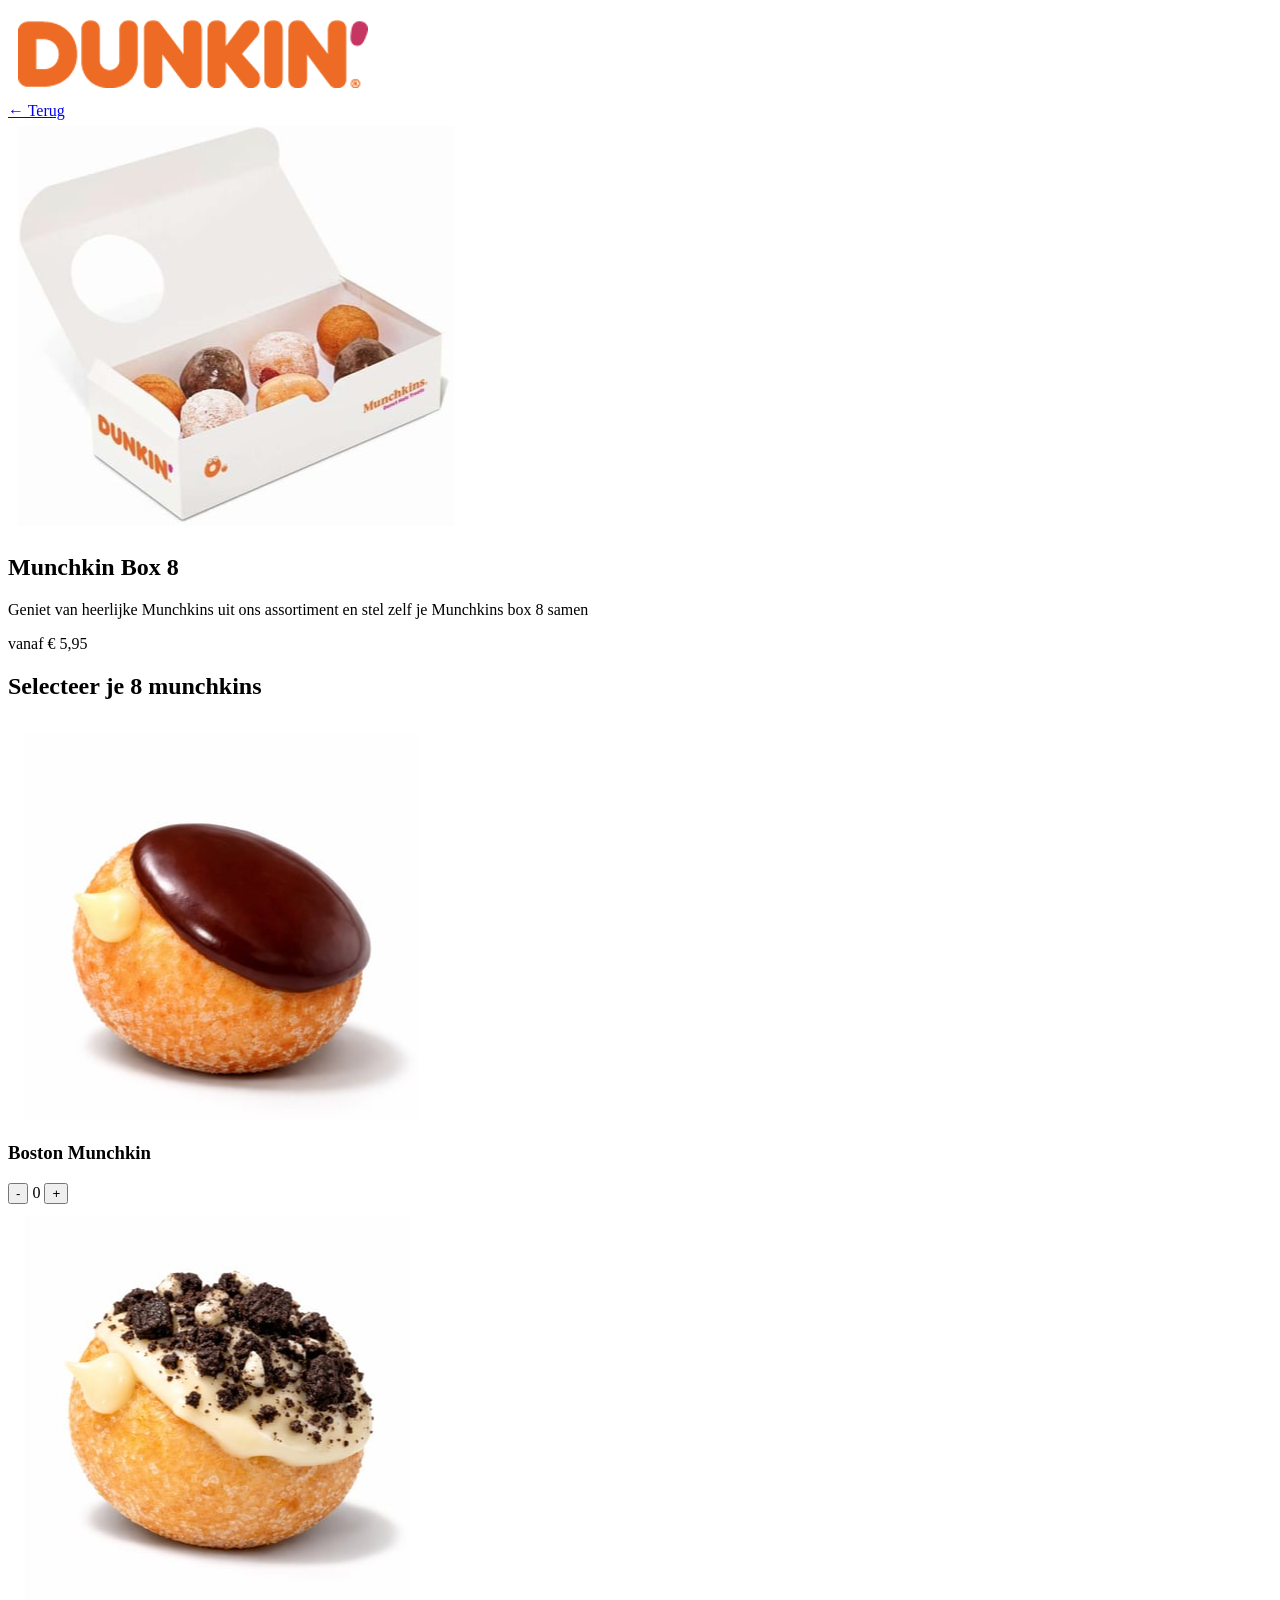
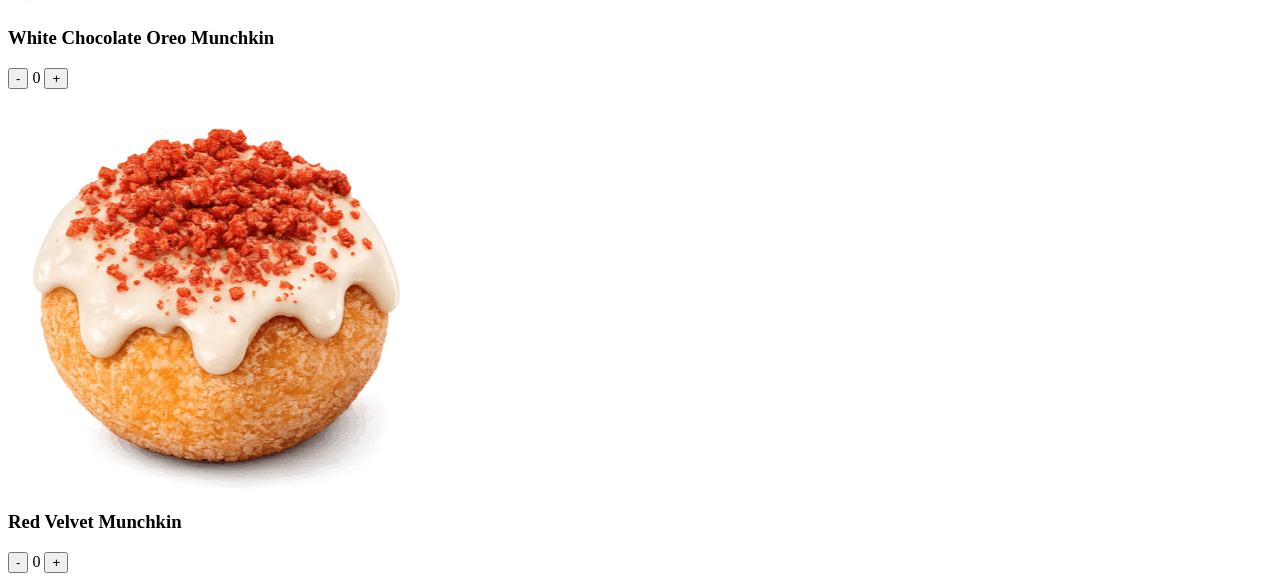
==== detail.html @ 0f5c2d99 "Add files via upload" ====
<!DOCTYPE html>
<html lang="nl">

<head>
    <meta charset="UTF-8">
    <meta name="author" content="jouw naam">
    <meta name="viewport" content="width=device-width, initial-scale=1">

    <title>Munchkin Box 8 - Dunkin'</title>

    <link href="styles/style.css" rel="stylesheet">
</head>

<body>

    <header class="site-header">
        <a href="index.html" class="logo">
            <img src="images/dunkin-logo.png" alt="Dunkin' homepage">
        </a>
    </header>

    <main>

        <a href="index.html">← Terug</a>

        <section class="product-header">
            <img src="images/munchkin-box-8.png" alt="Munchkin Box 8">
            <h1>Munchkin Box 8</h1>
            <p>Geniet van heerlijke Munchkins uit ons assortiment en stel zelf je Munchkins box 8 samen</p>
            <p>vanaf € 5,95</p>
        </section>

        <section class="product-picker">
            <h2>Selecteer je 8 munchkins</h2>

            <div class="munchkin-item">
                <img src="images/boston-munchkin.png" alt="Boston Munchkin">
                <h3>Boston Munchkin</h3>
                <button>-</button>
                <span>0</span>
                <button>+</button>
            </div>

            <div class="munchkin-item">
                <img src="images/white-chocolate-oreo-munchkin.png" alt="White Chocolate Oreo Munchkin">
                <h3>White Chocolate Oreo Munchkin</h3>
                <button>-</button>
                <span>0</span>
                <button>+</button>
            </div>

            <div class="munchkin-item">
                <img src="images/red-velvet-munchkin.png" alt="Red Velvet Munchkin">
                <h3>Red Velvet Munchkin</h3>
                <button>-</button>
                <span>0</span>
                <button>+</button>
            </div>

        </section>

    </main>

    <!-- TODO: toegankelijkheid nog verbeteren (aria-labels, skip-link, semantische stepper-groep, etc.) -->
    <!-- TODO: afreken-balk onderaan nog toevoegen -->

</body>

</html>
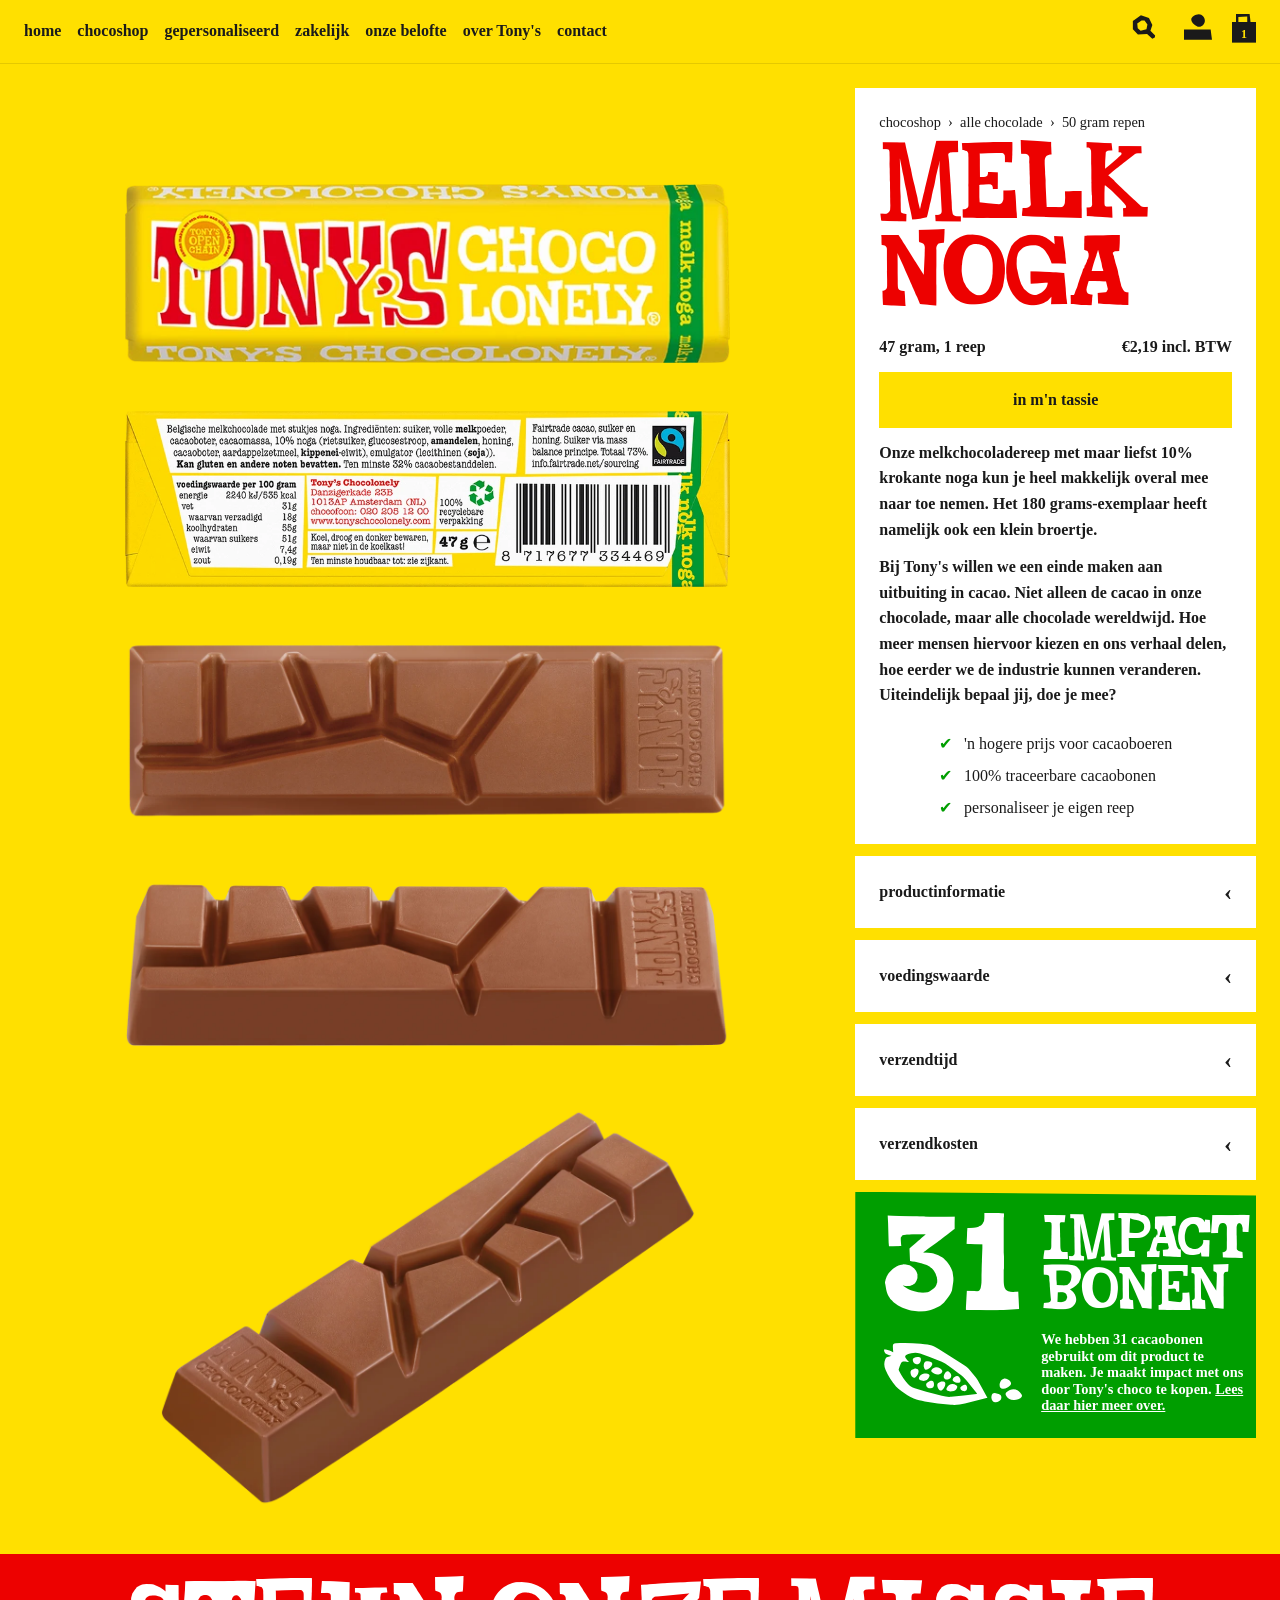
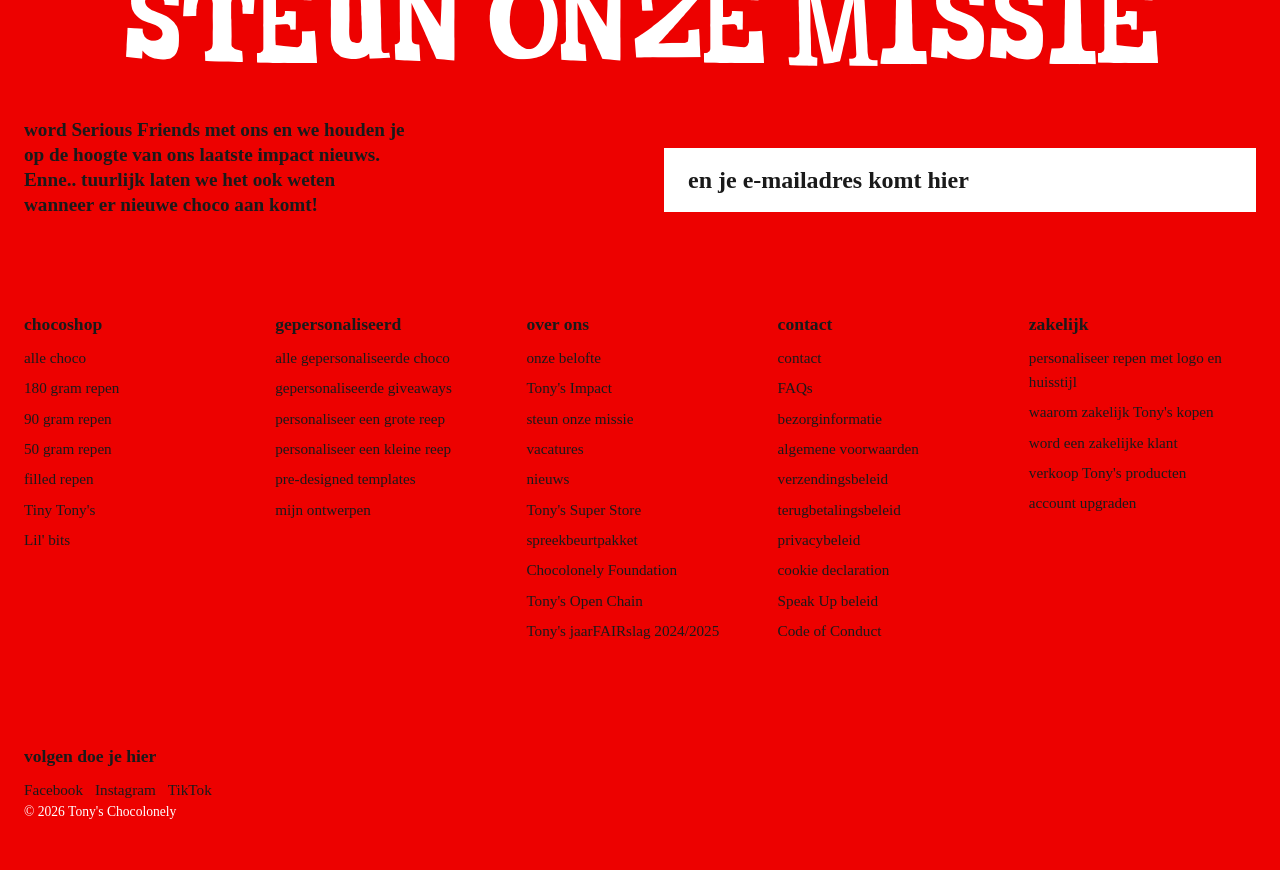
==== commit bdb24a5b: "Add files via upload" ====
--- a/detail.html
+++ b/detail.html
@@ -3,67 +3,367 @@
 
 <head>
     <meta charset="UTF-8">
-    <meta name="author" content="jouw naam">
+    <meta name="author" content="Abdenour Elfaddali">
     <meta name="viewport" content="width=device-width, initial-scale=1">
 
-    <title>Munchkin Box 8 - Dunkin'</title>
+    <title>melk noga - Tony's Chocolonely</title>
 
     <link href="styles/style.css" rel="stylesheet">
 </head>
 
 <body>
 
-    <header class="site-header">
-        <a href="index.html" class="logo">
-            <img src="images/dunkin-logo.png" alt="Dunkin' homepage">
-        </a>
+    <a href="#main">Ga naar hoofdinhoud</a>
+
+<header>
+<button type="button" class="menu-toggle" aria-label="menu" aria-expanded="false" aria-controls="hoofdmenu">
+    <svg viewBox="0 0 24 24" fill="currentColor" aria-hidden="true" focusable="false">
+        <path d="M22.5712 4H0.857422V7.42849L22.5712 7.9999V4Z"></path>
+        <path d="M0.857422 20L1.42884 14.8573H22.5712L23.1426 19.4286L0.857422 20Z"></path>
+    </svg>
+    <svg viewBox="0 0 24 24" aria-hidden="true" focusable="false">
+        <path d="M4 4L20 20M20 4L4 20" stroke="currentColor" stroke-width="3" fill="none"></path>
+    </svg>
+</button>
+
+    
+        <!-- <a href="index.html" class="logo">Tony's Chocolonely</a> -->
+
+        <nav aria-label="Hoofdmenu" id="hoofdmenu">
+            <ul>
+                <li><a href="index.html">home</a></li>
+                <li><a href="#">chocoshop</a></li>
+                <li><a href="#">gepersonaliseerd</a></li>
+                <li><a href="#">zakelijk</a></li>
+                <li><a href="#">onze belofte</a></li>
+                <li><a href="#">over Tony's</a></li>
+                <li><a href="#">contact</a></li>
+            </ul>
+        </nav>
+
+        <div>
+            <button type="button" aria-label="Zoeken">
+    <svg viewBox="0 0 24 24" fill="currentColor" xmlns="http://www.w3.org/2000/svg" aria-hidden="true" focusable="false">
+        <path fill-rule="evenodd" clip-rule="evenodd" d="M14.6401 17.9542L19.142 22L21.2408 20.9816L21.5454 19.3183L17.5173 15.2046L19.142 10.1808L16.2649 4.20643L9.35974 2L2.4545 6.92203V13.8808L6.78695 18.4294L14.6401 17.9542ZM9.94552 6.48983L6.20625 8.98267L6.62172 13.1374L9.11457 15.2148L14.1003 13.9684L14.9312 9.81362L12.4384 6.48983H9.94552Z"></path>
+    </svg>
+</button>
+            <a href="#" aria-label="Account">
+                <svg viewBox="0 0 24 24" fill="currentColor" xmlns="http://www.w3.org/2000/svg" aria-hidden="true"
+                    focusable="false">
+                    <path d="M22.8389 14.2244C23.2432 17.2899 23.606 20.0148 24 22.9565H0V14.2244H22.8389Z"></path>
+                    <path
+                        d="M12.7516 1.04352C15.53 1.0332 17.9248 3.64459 17.8834 6.62757C17.8419 9.43508 15.5922 11.8504 13.0004 11.8607C10.0976 11.8607 6.27214 8.33065 6.2203 5.5954C6.17883 3.38655 9.51706 1.05384 12.7516 1.04352Z">
+                    </path>
+                </svg>
+            </a>
+            <a href="#" aria-label="Winkelwagen, 1 product">
+                <span>
+                    <svg viewBox="15 4.5 8.5 6.5" aria-hidden="true" focusable="false">
+                        <path fill="currentColor"
+                            d="M22.9,10.5c-0.1-1-0.2-1.9-0.3-2.9c-0.1-0.8-0.2-1.7-0.3-2.6h-7.7v5.6 M16.2,10.4V6.7 c1.5-0.1,3.1-0.2,4.8-0.3v4H16.2z">
+                        </path>
+                    </svg>
+                    <svg aria-hidden="true" focusable="false">
+                        <defs>
+                            <mask id="tas-mask" x="0" y="0" width="100%" height="100%">
+                                <rect fill="white" x="0" y="0" width="100%" height="100%"></rect>
+                                <text text-anchor="middle" x="50%" y="0" dy="77%">1</text>
+                            </mask>
+                        </defs>
+                        <rect mask="url(#tas-mask)" x="0" y="0" width="100%" height="100%" fill="currentColor"></rect>
+                    </svg>
+                </span>
+            </a>
+        </div>
     </header>
 
-    <main>
-
-        <a href="index.html">← Terug</a>
-
-        <section class="product-header">
-            <img src="images/munchkin-box-8.png" alt="Munchkin Box 8">
-            <h1>Munchkin Box 8</h1>
-            <p>Geniet van heerlijke Munchkins uit ons assortiment en stel zelf je Munchkins box 8 samen</p>
-            <p>vanaf € 5,95</p>
+    <main id="main">
+
+        <!-- section: product -->
+        <section class="product-detail" aria-labelledby="product-title">
+
+            <div>
+                <img src="images/melk-noga-voor.png" alt="Melk noga chocoladereep, voorkant verpakking">
+                <img src="images/melk-noga-achter.png"
+                    alt="Melk noga chocoladereep, achterkant verpakking met voedingswaarde-informatie">
+                <img src="images/melk-noga-onverpakt-1.png"
+                    alt="Melk noga chocoladereep, onverpakt getoond, bovenaanzicht">
+                <img src="images/melk-noga-onverpakt-2.png"
+                    alt="Melk noga chocoladereep, onverpakt getoond, andere hoek">
+                <img src="images/melk-noga-onverpakt-3.png"
+                    alt="Melk noga chocoladereep, onverpakt getoond, schuine hoek">
+            </div>
+
+            <div>
+                <div>
+                    <!-- broodkruimelpad: eigen nav, apart van het hoofdmenu hierboven -->
+                    <nav aria-label="Broodkruimelpad">
+                        <ul>
+                            <li><a href="#">chocoshop</a></li>
+                            <li><a href="#">alle chocolade</a></li>
+                            <li><a href="#">50 gram repen</a></li>
+                        </ul>
+                    </nav>
+                    <h1 id="product-title">melk noga</h1>
+                    <div>
+                        <p>47 gram, 1 reep</p>
+                        <p>€2,19 incl. BTW</p>
+                    </div>
+
+                    <button type="button" class="btn-primary">in m'n tassie</button>
+
+                    <p>Onze melkchocoladereep met maar liefst 10% krokante noga kun je heel makkelijk overal mee naar
+                        toe nemen. Het 180 grams-exemplaar heeft namelijk ook een klein broertje.</p>
+
+                    <p>Bij Tony's willen we een einde maken aan uitbuiting in cacao. Niet alleen de cacao in onze
+                        chocolade, maar alle chocolade wereldwijd. Hoe meer mensen hiervoor kiezen en ons verhaal delen,
+                        hoe eerder we de industrie kunnen veranderen. Uiteindelijk bepaal jij, doe je mee?</p>
+
+                    <ul>
+                        <li>'n hogere prijs voor cacaoboeren</li>
+                        <li>100% traceerbare cacaobonen</li>
+                        <li>personaliseer je eigen reep</li>
+                    </ul>
+                </div>
+                <!-- section: uitklapbare productdetails -->
+                <section class="product-accordion" aria-labelledby="accordion-title">
+                    <h2 id="accordion-title" class="visually-hidden">Productdetails</h2>
+
+                    <details>
+                        <summary>productinformatie</summary>
+                        <p>Melkchocolade met stukjes noga.</p>
+                        <p>EAN code 8717677334469</p>
+
+                        <h3>Ingrediënten:</h3>
+                        <p>Suiker, volle melkpoeder, cacaoboter, cacaomassa, 10% noga (rietsuiker, glucosestroop,
+                            amandelen, aardappelzetmeel, cacaoboter, honing, eiwit), emulgator (lecithinen (soja)). Kan
+                            gluten en andere noten bevatten.</p>
+                    </details>
+
+                    <details>
+                        <summary>voedingswaarde</summary>
+                        <p>voedingswaarde per 100 gram</p>
+
+                        <table>
+                            <caption class="visually-hidden">Voedingswaarde per 100 gram</caption>
+                            <tbody>
+                                <tr>
+                                    <th scope="row">energie</th>
+                                    <td>2230 kJ / 533 kcal</td>
+                                </tr>
+                                <tr>
+                                    <th scope="row">vet</th>
+                                    <td>31 gram</td>
+                                </tr>
+                                <tr>
+                                    <th scope="row">waarvan verzadigd vet</th>
+                                    <td>18 gram</td>
+                                </tr>
+                                <tr>
+                                    <th scope="row">koolhydraten</th>
+                                    <td>55 gram</td>
+                                </tr>
+                                <tr>
+                                    <th scope="row">waarvan suiker</th>
+                                    <td>52 gram</td>
+                                </tr>
+                                <tr>
+                                    <th scope="row">eiwitten</th>
+                                    <td>7.3 gram</td>
+                                </tr>
+                                <tr>
+                                    <th scope="row">zout</th>
+                                    <td>0.19 gram</td>
+                                </tr>
+                            </tbody>
+                        </table>
+
+                        <h3>Fairtrade statement</h3>
+                        <p>Fairtrade cacao, suiker en honing. Suiker via mass balance principe. Totaal 73%.</p>
+
+                        <h3>opslagadvies</h3>
+                        <p>Koel, droog en donker bewaren, maar niet in de koelkast.</p>
+                    </details>
+
+                    <details>
+                        <summary>verzendtijd</summary>
+                        <ul>
+                            <li>Bezorging alleen binnen Nederland.</li>
+                            <li>Tot 10 producten: op werkdagen vóór 21:00 uur besteld, dezelfde werkdag verzonden.</li>
+                            <li>Meer dan 10 producten: op werkdagen vóór 21:00 uur besteld, 2e werkdag verzonden.</li>
+                        </ul>
+                    </details>
+
+                    <details>
+                        <summary>verzendkosten</summary>
+                        <ul>
+                            <li>Voor bestellingen tot €50,00 = €4,99</li>
+                            <li>Bij bestellingen boven de €50,00 = gratis verzending</li>
+                        </ul>
+                    </details>
+                </section>
+                <!-- section: impact -->
+                <section class="impact" aria-labelledby="impact-title">
+                    <div>
+                        <div>
+                            <p aria-hidden="true">31</p>
+                            <svg viewBox="0 0 24 11" xmlns="http://www.w3.org/2000/svg"
+                                fill="currentColor" aria-hidden="true" focusable="false">
+                                <g clip-path="url(#boon-clip)">
+                                    <path
+                                        d="M17.8267 9.01135C17.8004 8.95902 17.782 8.91975 17.7611 8.88144C17.25 7.95154 16.7419 7.01987 16.225 6.09312C16.1268 5.91664 16.0027 5.75265 15.8756 5.59517C15.5615 5.2051 15.231 4.82837 14.9212 4.43494C14.6047 4.03273 14.1947 3.75343 13.7708 3.48613C12.5597 2.72356 11.3623 1.93845 10.1382 1.19761C8.78662 0.3795 8.7316 0.325752 6.86532 0.135468C5.50199 -0.00332842 4.13336 -0.030445 2.76416 0.0401508C2.4097 0.0583188 2.29111 0.15503 2.28137 0.511664C2.27359 0.794857 2.31153 1.07955 2.32985 1.36334C2.3326 1.40824 2.33893 1.45278 2.34388 1.50146C2.33027 1.50286 2.31503 1.50952 2.30657 1.50456C1.94058 1.28087 1.52125 1.20513 1.12185 1.07633C1.03284 1.04757 0.92609 1.07566 0.827516 1.0774C0.840244 1.1814 0.833152 1.29326 0.869528 1.38791C0.964505 1.63577 1.13312 1.81086 1.39966 1.88516C1.61442 1.94473 1.82311 2.02643 2.0569 2.10591C1.82464 2.18405 1.61888 2.25946 1.40926 2.32179C1.21964 2.37806 1.11457 2.50472 1.03784 2.6824C0.787262 3.26416 0.831209 3.83246 1.07347 4.40517C1.49996 5.41372 2.07267 6.33037 2.79761 7.14322C3.06785 7.44633 3.40181 7.69663 3.72624 7.94572C4.34179 8.41853 4.98924 8.84216 5.70914 9.14211C6.29492 9.38587 6.91357 9.49726 7.53161 9.60981C8.95454 9.86893 10.3873 10.0502 11.8283 10.1671C12.6114 10.2307 13.3786 10.1523 14.1368 9.95967C15.3156 9.6601 16.4944 9.35946 17.6727 9.05886C17.7192 9.04679 17.765 9.03044 17.8274 9.01127L17.8267 9.01135ZM4.94531 3.13246C4.88663 3.07108 4.82598 3.01171 4.76963 2.94827C4.65895 2.82371 4.53845 2.70564 4.44397 2.56958C4.22028 2.24748 4.26259 2.06204 4.61793 1.91005C5.31229 1.61286 6.03924 1.47629 6.7686 1.73045C7.82385 2.09837 8.86633 2.5044 9.90776 2.9109C10.3545 3.08513 10.7959 3.27884 11.1868 3.57029C11.833 4.05199 12.4839 4.52737 13.1325 5.00553C13.6079 5.35609 14.07 5.72041 14.4404 6.19069C14.9876 6.88514 15.5426 7.57333 16.0935 8.26484C16.1146 8.29146 16.1298 8.32342 16.1546 8.36424C16.1082 8.3741 16.0752 8.38441 16.0416 8.38822C14.6544 8.54448 13.2671 8.70074 11.8792 8.85487C11.5741 8.88875 11.2714 8.87864 10.97 8.80647C10.547 8.70523 10.1195 8.62049 9.6968 8.5185C8.41416 8.2089 7.13855 7.87235 5.88322 7.46121C5.42713 7.31199 5.02706 7.09107 4.72625 6.70765C4.47571 6.38831 4.20486 6.0827 3.98145 5.74563C3.72816 5.36353 3.51377 4.95484 3.29101 4.55284C3.25204 4.4825 3.22183 4.37739 3.24513 4.30758C3.34941 3.99153 3.45907 3.67492 3.59694 3.37254C3.6981 3.15045 3.89821 3.04428 4.14904 3.06007C4.27865 3.06827 4.40871 3.07386 4.53829 3.08534C4.67517 3.09752 4.81153 3.11522 4.94799 3.13037L4.94567 3.13243L4.94531 3.13246Z" />
+                                    <path
+                                        d="M12.0048 7.9507C12.4556 7.90516 12.7561 7.67573 12.8611 7.30675C12.8998 7.17124 12.8727 7.06071 12.7577 6.98615C12.1386 6.58549 11.4921 6.71635 11.141 7.39771C11.0301 7.61315 11.0895 7.74223 11.3093 7.84465C11.5303 7.94767 11.7642 7.97504 12.0048 7.9507Z" />
+                                    <path
+                                        d="M7.50897 5.00055C7.20859 5.05616 6.92152 5.13591 6.74668 5.39836C6.41456 5.89667 6.57112 6.07409 7.01004 6.18608C7.59232 6.33473 7.9805 6.11779 8.25143 5.59406C8.40382 5.2993 8.30913 5.1148 7.98803 5.04829C7.83173 5.01587 7.66927 5.01543 7.50932 5.00051L7.50897 5.00055Z" />
+                                    <path
+                                        d="M9.37383 3.9867C9.14604 4.02685 8.88412 4.11204 8.69442 4.34212C8.55943 4.50537 8.55458 4.62867 8.706 4.76981C9.05923 5.09938 9.46947 5.25659 9.95334 5.12711C10.1495 5.07455 10.2983 4.94449 10.39 4.76747C10.4251 4.7001 10.4236 4.58583 10.3911 4.51484C10.2517 4.21104 9.75369 3.94443 9.37379 3.98634L9.37383 3.9867Z" />
+                                    <path
+                                        d="M7.35251 3.83711C7.38882 3.94889 7.4148 4.06938 7.46564 4.17822C7.55393 4.36738 7.71935 4.44331 7.91269 4.37026C8.27462 4.23327 8.55506 3.99205 8.72268 3.63706C8.82746 3.41496 8.75707 3.22761 8.54333 3.11036C8.31309 2.98387 8.06631 2.95455 7.81256 3.01339C7.5751 3.06874 7.42655 3.21954 7.38631 3.46452C7.36659 3.58388 7.36382 3.70623 7.35251 3.83711Z" />
+                                    <path
+                                        d="M9.59992 7.07602C9.63801 7.29803 9.72763 7.53588 9.92959 7.71519C10.0771 7.84616 10.2441 7.86327 10.3943 7.73598C10.6978 7.47928 10.8853 7.14885 10.9145 6.74576C10.9314 6.51301 10.8062 6.36663 10.5776 6.33035C10.2673 6.2813 9.9896 6.36447 9.75269 6.57134C9.61282 6.69356 9.57326 6.8277 9.59992 7.07602Z" />
+                                    <path
+                                        d="M5.89582 4.18961C5.73517 4.26404 5.56834 4.32744 5.41564 4.41599C5.2462 4.51428 5.17317 4.6821 5.18746 4.87631C5.20824 5.15584 5.31292 5.40307 5.5162 5.59901C5.66896 5.74621 5.83905 5.76118 6.00106 5.62539C6.29578 5.37869 6.47056 5.05504 6.50974 4.67133C6.53795 4.39697 6.38577 4.23769 6.11119 4.21596C6.04447 4.21079 5.97669 4.21665 5.90952 4.21772C5.90495 4.20835 5.90039 4.19898 5.89546 4.18964L5.89582 4.18961Z" />
+                                    <path
+                                        d="M5.55937 2.83877C5.60371 3.215 5.82413 3.40153 6.17447 3.49601C6.3965 3.55593 6.63126 3.41341 6.77528 3.1574C6.86877 2.99149 6.90672 2.81305 6.89319 2.62278C6.88299 2.47953 6.8107 2.38383 6.67672 2.34329C6.34349 2.24268 6.02574 2.29461 5.73362 2.47436C5.58623 2.56528 5.54708 2.72125 5.55937 2.83877Z" />
+                                    <path
+                                        d="M11.2996 6.00334C11.4792 5.94374 11.7206 5.88506 11.8317 5.64337C11.945 5.39781 11.8761 5.16147 11.7218 4.95577C11.6477 4.85698 11.5504 4.7715 11.451 4.69681C11.3182 4.59711 11.1782 4.61841 11.0563 4.72494C10.8107 4.9389 10.673 5.21465 10.6483 5.53821C10.6269 5.81843 10.9203 6.04009 11.2993 6.00338L11.2996 6.00334Z" />
+                                    <path
+                                        d="M9.04687 6.69153C9.00101 6.24696 8.79249 6.10986 8.37909 6.27072C8.23501 6.32669 8.09975 6.41236 7.97211 6.50198C7.80497 6.61934 7.7184 6.78564 7.77372 6.99567C7.83241 7.21739 7.97564 7.36337 8.19579 7.42968C8.21295 7.43484 8.23114 7.43589 8.24884 7.43918C8.79048 7.54026 9.10361 7.24685 9.04651 6.69157L9.04687 6.69153Z" />
+                                    <path
+                                        d="M13.4071 6.08543C13.4005 6.05586 13.3943 5.99127 13.3707 5.93357C13.2722 5.6908 13.1437 5.47225 12.8493 5.44817C12.6137 5.429 12.2427 5.67552 12.1431 5.90254C12.0841 6.03723 12.1185 6.18454 12.2555 6.28636C12.4887 6.45991 12.7541 6.55838 13.0454 6.55288C13.3202 6.54764 13.4407 6.39498 13.4068 6.08582L13.4071 6.08543Z" />
+                                    <path
+                                        d="M14.0482 6.88829C13.9137 6.94619 13.7751 6.99576 13.6464 7.064C13.4943 7.14447 13.3621 7.25606 13.3859 7.4522C13.4102 7.65194 13.5346 7.79367 13.7163 7.86319C13.8307 7.90683 13.9607 7.92556 14.0837 7.92568C14.3434 7.92598 14.519 7.68532 14.5001 7.37062C14.4962 7.30397 14.4786 7.23691 14.4587 7.17264C14.3904 6.94936 14.2895 6.88502 14.0482 6.88866L14.0482 6.88829Z" />
+                                    <path
+                                        d="M22.2517 9.36874C21.5836 9.38959 21.1001 9.11231 20.8757 8.59303C20.7931 8.40233 20.8115 8.23539 20.9654 8.10403C21.794 7.39788 22.7648 7.46384 23.4091 8.3923C23.6126 8.68589 23.5505 8.88622 23.2486 9.07867C22.9452 9.27224 22.6083 9.35765 22.2517 9.36874Z" />
+                                    <path
+                                        d="M19.8428 6.91259C19.8468 6.86806 19.8435 6.77239 19.8669 6.68342C19.9643 6.30923 20.1104 5.96462 20.5363 5.87229C20.8772 5.79853 21.4673 6.0871 21.6565 6.39984C21.7687 6.58538 21.7465 6.80754 21.5657 6.98303C21.2579 7.28213 20.8887 7.47764 20.4615 7.52614C20.0586 7.57177 19.8531 7.37187 19.8433 6.91311L19.8428 6.91259Z" />
+                                    <path
+                                        d="M19.0592 8.21129C19.267 8.26988 19.4792 8.3155 19.6805 8.39032C19.9184 8.47852 20.1333 8.61608 20.136 8.90759C20.1388 9.20444 19.9841 9.43588 19.7316 9.57283C19.5727 9.65886 19.3862 9.71146 19.2063 9.73551C18.8264 9.78635 18.5234 9.46842 18.4907 9.00445C18.4836 8.90621 18.4965 8.80471 18.5133 8.70684C18.5703 8.36701 18.7056 8.25333 19.0592 8.21183L19.0592 8.21129Z" />
+                                </g>
+                                <defs>
+                                    <clipPath id="boon-clip">
+                                        <rect width="22.8" height="10.2" transform="translate(0.800003)" />
+                                    </clipPath>
+                                </defs>
+                            </svg>
+                        </div>
+                        <div>
+                            <h2 id="impact-title"><span class="visually-hidden">31 </span>impact bonen</h2>
+                            <p>We hebben 31 cacaobonen gebruikt om dit product te maken. Je maakt impact met ons door
+                                Tony's choco te kopen. <a href="#">Lees daar hier meer over.</a></p>
+                        </div>
+                    </div>
+                </section>
+            </div>
         </section>
 
-        <section class="product-picker">
-            <h2>Selecteer je 8 munchkins</h2>
-
-            <div class="munchkin-item">
-                <img src="images/boston-munchkin.png" alt="Boston Munchkin">
-                <h3>Boston Munchkin</h3>
-                <button>-</button>
-                <span>0</span>
-                <button>+</button>
-            </div>
-
-            <div class="munchkin-item">
-                <img src="images/white-chocolate-oreo-munchkin.png" alt="White Chocolate Oreo Munchkin">
-                <h3>White Chocolate Oreo Munchkin</h3>
-                <button>-</button>
-                <span>0</span>
-                <button>+</button>
-            </div>
-
-            <div class="munchkin-item">
-                <img src="images/red-velvet-munchkin.png" alt="Red Velvet Munchkin">
-                <h3>Red Velvet Munchkin</h3>
-                <button>-</button>
-                <span>0</span>
-                <button>+</button>
-            </div>
-
-        </section>
+
+        <div>
+            <button type="button" class="btn-primary">in m'n tassie</button>
+        </div>
+
+        <!-- section: nieuwsbrief -->
+        <section class="newsletter" aria-labelledby="newsletter-title">
+            <h2 id="newsletter-title">steun onze <span>missie</span></h2>
+            <p>word Serious Friends met ons en we houden je op de hoogte van ons laatste impact nieuws. Enne.. tuurlijk
+                laten we het ook weten wanneer er nieuwe choco aan komt!</p>
+
+            <form action="#">
+                <div>
+                    <input type="email" id="email" name="email" placeholder=" " required>
+                    <label for="email">en je e-mailadres komt hier</label>
+                </div>
+            </form>
 
     </main>
 
-    <!-- TODO: toegankelijkheid nog verbeteren (aria-labels, skip-link, semantische stepper-groep, etc.) -->
-    <!-- TODO: afreken-balk onderaan nog toevoegen -->
-
+    <footer>
+        <nav aria-label="Footer navigatie">
+            <nav aria-label="Footer navigatie">
+                <div>
+                    <h3>chocoshop</h3>
+                    <ul>
+                        <li><a href="#">alle choco</a></li>
+                        <li><a href="#">180 gram repen</a></li>
+                        <li><a href="#">90 gram repen</a></li>
+                        <li><a href="#">50 gram repen</a></li>
+                        <li><a href="#">filled repen</a></li>
+                        <li><a href="#">Tiny Tony's</a></li>
+                        <li><a href="#">Lil' bits</a></li>
+                    </ul>
+                </div>
+
+                <div>
+                    <h3>gepersonaliseerd</h3>
+                    <ul>
+                        <li><a href="#">alle gepersonaliseerde choco</a></li>
+                        <li><a href="#">gepersonaliseerde giveaways</a></li>
+                        <li><a href="#">personaliseer een grote reep</a></li>
+                        <li><a href="#">personaliseer een kleine reep</a></li>
+                        <li><a href="#">pre-designed templates</a></li>
+                        <li><a href="#">mijn ontwerpen</a></li>
+                    </ul>
+                </div>
+
+                <div>
+                    <h3>over ons</h3>
+                    <ul>
+                        <li><a href="#">onze belofte</a></li>
+                        <li><a href="#">Tony's Impact</a></li>
+                        <li><a href="#">steun onze missie</a></li>
+                        <li><a href="#">vacatures</a></li>
+                        <li><a href="#">nieuws</a></li>
+                        <li><a href="#">Tony's Super Store</a></li>
+                        <li><a href="#">spreekbeurtpakket</a></li>
+                        <li><a href="#">Chocolonely Foundation</a></li>
+                        <li><a href="#">Tony's Open Chain</a></li>
+                        <li><a href="#">Tony's jaarFAIRslag 2024/2025</a></li>
+                    </ul>
+                </div>
+
+                <div>
+                    <h3>contact</h3>
+                    <ul>
+                        <li><a href="#">contact</a></li>
+                        <li><a href="#">FAQs</a></li>
+                        <li><a href="#">bezorginformatie</a></li>
+                        <li><a href="#">algemene voorwaarden</a></li>
+                        <li><a href="#">verzendingsbeleid</a></li>
+                        <li><a href="#">terugbetalingsbeleid</a></li>
+                        <li><a href="#">privacybeleid</a></li>
+                        <li><a href="#">cookie declaration</a></li>
+                        <li><a href="#">Speak Up beleid</a></li>
+                        <li><a href="#">Code of Conduct</a></li>
+                    </ul>
+                </div>
+
+                <div>
+                    <h3>zakelijk</h3>
+                    <ul>
+                        <li><a href="#">personaliseer repen met logo en huisstijl</a></li>
+                        <li><a href="#">waarom zakelijk Tony's kopen</a></li>
+                        <li><a href="#">word een zakelijke klant</a></li>
+                        <li><a href="#">verkoop Tony's producten</a></li>
+                        <li><a href="#">account upgraden</a></li>
+                    </ul>
+                </div>
+            </nav>
+        </nav>
+        <div>
+            <h3>volgen doe je hier</h3>
+            <ul>
+                <li><a href="#">Facebook</a></li>
+                <li><a href="#">Instagram</a></li>
+                <li><a href="#">TikTok</a></li>
+            </ul>
+        </div>
+
+        <p>&copy; 2026 Tony's Chocolonely</p>
+
+    </footer>
+
+    <script defer src="scripts/script.js"></script>
 </body>
 
 </html>
--- a/styles/style.css
+++ b/styles/style.css
@@ -0,0 +1,1389 @@
+/**************/
+/* CSS REMEDY */
+/**************/
+*,
+*::after,
+*::before {
+    box-sizing: border-box;
+}
+
+img {
+    max-width: 100%;
+    display: block;
+}
+
+ul {
+    list-style: none;
+    margin: 0;
+    padding: 0;
+}
+
+body {
+    margin: 0;
+}
+
+/* formulierelementen erven het lettertype niet vanzelf */
+button,
+input,
+select {
+    font: inherit;
+}
+
+
+
+
+
+/*********************/
+/* CUSTOM PROPERTIES */
+/*********************/
+
+/* eigen lettertype van Tony's, voor de koppen */
+@font-face {
+    font-family: "Chocolate letter";
+    src: url("../fonts/chocolateletter.woff") format("woff");
+    font-display: swap;
+}
+
+:root {
+    --color-text: #1a1a1a;
+    --color-background: #ffffff;
+    --color-surface: #ffffff;
+    --color-card-background: #f7f7f7;
+    --color-text-muted: #595959;
+
+    --color-primary: #ed0100;
+    --color-blue: #006BE1;
+
+    /* Geel: bevestigd via data-background-color="#ffe000" op de originele site */
+    --color-yellow: #FFE000;
+    /* Knopgeel: */
+    --color-button: #FFE000;
+    /* Groen: */
+    --color-green: #009E00;
+    /* Oranje: */
+    --color-orange: #FFAA2D;
+
+    --color-page-product: var(--color-yellow);
+    --focus-ring: 3px solid #0057ff;
+
+    --font-body: "American Typewriter", serif;
+    --font-heading: "Chocolate letter", "American Typewriter", serif;
+    --radius-button: 0;
+
+    --space-small: clamp(0.5rem, 1vw, 0.75rem);
+    --space-normal: clamp(1rem, 2vw, 1.5rem);
+    --space-large: clamp(1.5rem, 4vw, 3rem);
+
+    /* Inhoud krijgt een maximale breedte, achtergronden blijven full-width.
+     Op smalle schermen is de zijruimte --space-normal, op brede schermen
+     groeit ze mee zodat de inhoud gecentreerd blijft. Geen media query nodig. */
+
+     /* clamp = min-liefst-max ----- rem gebruiken voor pixels. rem is responsive */ 
+
+    --content-width: 80rem;
+    --page-padding: max(var(--space-normal), (100% - var(--content-width)) / 2);
+}
+
+/* donker thema: volgt de instelling van het apparaat */
+/*variabelen voor kleuren in donker thema, zodat de site ook in donker thema goed leesbaar blijft. */
+@media (prefers-color-scheme: dark) {
+    :root {
+        --color-text: #f2f2f2;
+        --color-text-muted: #b3b3b3;
+        --color-background: #1a1a1a;
+        --color-surface: #2a2a2a;
+        --color-card-background: #2a2a2a;
+        --color-page-product: #1a1a1a;
+    }
+}
+
+
+/****************/
+/* JOUW STYLING */
+/****************/
+
+body {
+    font-family: var(--font-body);
+    color: var(--color-text);
+    background: var(--color-background);
+    line-height: 1.5;
+}
+
+/* de productpagina heeft een gele achtergrond met witte kaarten erop */
+body:has(.product-detail) {
+    background: var(--color-page-product);
+}
+
+h1,
+h2,
+h3 {
+
+    line-height: 1.15;
+    margin: 0 0 var(--space-small);
+}
+
+h1,
+h2 {
+    font-family: var(--font-heading);
+    font-weight: normal;
+}
+
+h1 {
+    font-size: clamp(1.8rem, 5vw, 3.2rem);
+}
+
+h2 {
+    font-size: clamp(1.5rem, 4vw, 2.4rem);
+}
+
+h3 {
+    font-size: clamp(1.1rem, 2.5vw, 1.4rem);
+}
+
+p {
+    margin: 0 0 var(--space-small);
+}
+
+a {
+    color: var(--color-primary);
+}
+
+/* screenreader-only tekst */
+.visually-hidden {
+    position: absolute;
+    width: 1px;
+    height: 1px;
+    overflow: hidden;
+    clip: rect(0 0 0 0);
+    white-space: nowrap;
+}
+
+/* zichtbare focusstijl voor toetsenbordgebruikers.
+   De witte ring erbinnen zorgt dat de blauwe rand ook op rood en geel
+   goed zichtbaar blijft (blauw op rood alleen is te laag contrast). */
+a:focus-visible,
+button:focus-visible,
+input:focus-visible,
+select:focus-visible,
+summary:focus-visible {
+    outline: var(--focus-ring);
+    outline-offset: 2px;
+    box-shadow: 0 0 0 2px #fff;
+}
+
+/* skip-link: onzichtbaar totdat hij focus krijgt */
+body > a:first-child {
+    position: absolute;
+    top: -40px;
+    left: 0;
+    background: var(--color-primary);
+    color: #ffffff;
+    padding: 0.5em 1em;
+    z-index: 100;
+    text-decoration: none;
+}
+
+body > a:first-child:focus {
+    top: 0;
+}
+
+/* Herbruikbare knop-stijlen */
+.btn-primary,
+.btn-secondary {
+    display: inline-block;
+    padding: 0.75em 1.5em;
+    border: none;
+    border-radius: var(--radius-button);
+    font-weight: bold;
+    text-decoration: none;
+    cursor: pointer;
+    font-size: 1rem;
+}
+
+.btn-primary,
+.btn-secondary {
+    background: var(--color-button);
+    color: #1a1a1a;
+}
+
+/* ===== HAMBURGERMENU (mobiel) ===== */
+
+/* de knop */
+.menu-toggle {
+    position: relative;
+    z-index: 11; /* boven het menu, zodat je hem ook kunt sluiten */
+    padding: 0.75rem;
+    background: none;
+    border: none;
+    color: inherit;
+    cursor: pointer;
+    margin-right: auto;
+    order: -1; /* knop links, logo rechts */
+}
+
+.menu-toggle svg {
+    display: block;
+    width: 1.25rem;
+    height: 1.25rem;
+}
+
+/* hamburger of kruisje tonen */
+.menu-toggle svg:last-of-type {
+    display: none;
+}
+
+.menu-toggle[aria-expanded="true"] svg:first-of-type {
+    display: none;
+}
+
+.menu-toggle[aria-expanded="true"] svg:last-of-type {
+    display: block;
+}
+
+/* het menu: standaard links buiten beeld */
+#hoofdmenu {
+    position: fixed;
+    inset: 0;
+    z-index: 10;
+    padding: 5rem 1.5rem 2rem;
+    overflow-y: auto;
+    background-color: var(--color-green);
+    translate: -100% 0;
+    visibility: hidden;
+    transition: translate 0.3s ease, visibility 0.3s;
+}
+
+/* het menu open (deze class zet je JS erop) */
+#hoofdmenu.toonMenu {
+    translate: 0 0;
+    visibility: visible;
+}
+
+/* menulinks op groen: altijd donker, ook in donker thema (contrast) */
+#hoofdmenu a {
+    color: #1a1a1a;
+}
+
+#hoofdmenu ul {
+    display: flex;
+    flex-direction: column;
+    gap: 1rem;
+}
+
+/* geen schuif-animatie voor wie dat heeft uitgezet */
+@media (prefers-reduced-motion: reduce) {
+    #hoofdmenu {
+        transition: none;
+    }
+}
+
+/* ===== HEADER ===== */
+header {
+    display: flex;
+    flex-wrap: wrap;
+    align-items: center;
+    justify-content: space-between;
+    gap: var(--space-small);
+    padding-block: var(--space-small);
+    padding-inline: var(--page-padding);
+    border-bottom: 1px solid #0000001a;
+}
+
+body:not(:has(.product-detail)) header {
+    background: var(--color-primary);
+    border-bottom: none;
+}
+
+header nav[aria-label="Hoofdmenu"] ul {
+    flex-wrap: wrap;
+}
+
+header nav[aria-label="Hoofdmenu"] a {
+    text-decoration: none;
+    color: var(--color-text);
+    font-weight: 600;
+    white-space: nowrap;
+}
+
+header > div {
+    display: flex;
+    gap: 1.25rem;
+    align-items: center;
+}
+
+header > div button,
+header > div a {
+    background: none;
+    border: none;
+    font-size: 1.2rem;
+    text-decoration: none;
+    color: var(--color-text);
+    cursor: pointer;
+}
+
+/* alle icoontjes in de header even groot */
+header > div svg {
+    width: 1.75rem;
+    height: 1.75rem;
+}
+
+/* tas: hengsel en tas op elkaar gestapeld */
+header > div span {
+    position: relative;
+    display: block;
+    width: 1.5rem;
+    height: 1.3rem;
+    margin-top: 0.15rem;
+}
+
+header > div span svg {
+    position: absolute;
+}
+
+header > div span svg:last-child {
+    inset: 0;
+    width: 100%;
+    height: 100%;
+}
+
+header > div span svg:first-child {
+    left: 50%;
+    top: -0.6rem;
+    width: 1rem;
+    height: 0.75rem;
+    transform: translateX(-50%);
+}
+
+/* het uitgesneden cijfer in de tas */
+header > div span svg:last-child text {
+    font-family: var(--font-body);
+    font-size: 0.75rem;
+    font-weight: bold;
+}
+
+/* ===== BROODKRUIMELPAD ===== */
+.product-detail nav ul {
+    display: flex;
+    flex-wrap: wrap;
+    gap: 0.5em;
+    font-size: 0.9rem;
+}
+
+/* donkere tekst: grijs (#666) haalt op geel geen 4,5:1 contrast */
+.product-detail nav a {
+    text-decoration: none;
+    color: var(--color-text);
+}
+
+.product-detail nav li:not(:last-child)::after {
+    content: "›";
+    margin-left: 0.5em;
+}
+
+/* ===== SECTIES — algemene basisruimte =====
+   Alleen directe kinderen van main: geneste secties (zoals de accordion
+   in de productpagina) krijgen zo geen dubbele padding. */
+main>section {
+    padding-block: var(--space-large);
+    padding-inline: var(--page-padding);
+}
+
+section>p {
+    max-width: 65ch;
+}
+
+/* ===== HERO — flexbox, wrapt vanzelf op smal scherm ===== */
+.hero {
+    display: flex;
+    flex-wrap: wrap-reverse;
+    align-items: center;
+    align-content: center;
+    gap: var(--space-large);
+    background: var(--color-primary);
+    color: #ffffff;
+}
+
+.hero h1 {
+    color: #ffffff;
+    text-transform: uppercase;
+    text-align: center;
+    font-size: clamp(2rem, 10vw, 4.5rem);
+    line-height: 1;
+}
+
+.hero p {
+    color: #1a1a1a;
+}
+
+.hero .btn-primary {
+    display: block;
+    width: fit-content;
+    margin-top: var(--space-small);
+    margin-inline: auto;
+}
+
+/* ===== PRODUCTEN — CSS Grid met auto-fit, past zich vanzelf aan ===== */
+.products h2 {
+    color: var(--color-primary);
+    text-transform: uppercase;
+    text-align: center;
+    font-size: clamp(2.5rem, 11vw, 6rem);
+    line-height: 0.9;
+    letter-spacing: -0.02em;
+}
+
+/* "Tony's" op een eigen regel en groter, zoals het origineel */
+.products h2 span {
+    display: block;
+    font-size: 1.4em;
+}
+
+.products>p {
+    text-align: center;
+    font-weight: bold;
+    margin-inline: auto;
+}
+
+.products > div {
+    display: flex;
+    align-items: center;
+    gap: var(--space-small);
+    margin-bottom: var(--space-normal);
+    justify-content: center;
+}
+
+.products > div button {
+    width: 2.5em;
+    height: 2.5em;
+    border: none;
+    background: var(--color-button);
+    font-size: 1.2rem;
+    cursor: pointer;
+}
+
+.products ul {
+    display: flex;
+    gap: var(--space-normal);
+    overflow-x: auto;
+    scroll-snap-type: x mandatory;
+    padding-bottom: var(--space-small);
+}
+
+/* kaart: afbeelding bovenaan, titel links met + rechts ernaast */
+.products li {
+    flex: 0 0 min(75%, 22rem);
+    min-width: 0;
+    scroll-snap-align: start;
+    display: grid;
+    grid-template-columns: minmax(0, 1fr) auto;
+    grid-template-areas:
+        "img   img"
+        "title btn"
+        "meta  btn"
+        "price btn";
+    column-gap: var(--space-small);
+    align-items: start;
+    align-content: start;
+}
+
+.products li img {
+    grid-area: img;
+    width: 100%;
+    aspect-ratio: 1 / 1;
+    object-fit: contain;
+    padding: var(--space-normal);
+    background: var(--card-bg, var(--color-card-background));
+    margin-bottom: var(--space-small);
+}
+
+.products li h3 {
+    grid-area: title;
+    font-size: clamp(1rem, 1.5vw, 1.25rem);
+    margin: 0;
+}
+
+.products li p {
+    margin: 0;
+    font-size: 0.9rem;
+}
+
+.products li p:first-of-type {
+    grid-area: meta;
+    color: var(--color-text-muted);
+}
+
+.products li p:last-of-type {
+    grid-area: price;
+    font-weight: bold;
+}
+
+.products li button {
+    grid-area: btn;
+    width: 2.5em;
+    height: 2.5em;
+    border-radius: 50%;
+    border: none;
+    background: var(--color-button);
+    color: #1a1a1a;
+    font-size: 1.2rem;
+    font-weight: bold;
+    cursor: pointer;
+}
+
+/* ===== PERSONALISATIE-TEASER — flexbox, wrapt vanzelf ===== */
+.personalization-teaser {
+    display: flex;
+    flex-wrap: wrap;
+    gap: var(--space-large);
+    align-items: center;
+    background: var(--color-orange);
+    color: #1a1a1a; /* altijd donker op oranje, ook in donker thema */
+}
+
+.personalization-teaser > div,
+.personalization-teaser img {
+    flex: 1 1 300px;
+}
+
+/* kop is visueel klein, maar blijft een h2 voor de paginastructuur */
+.personalization-teaser h2 {
+    font-family: var(--font-body);
+    font-weight: bold;
+    font-size: 1.1rem;
+}
+
+.personalization-teaser > div p {
+    font-weight: bold;
+    line-height: 1.3;
+}
+
+.personalization-teaser > div .btn-secondary {
+    display: block;
+    width: fit-content;
+    margin: var(--space-normal) auto 0;
+    font-size: 1.25rem;
+}
+
+
+
+/* ===== ONZE BELOFTE ===== */
+.promise {
+    background: var(--color-primary);
+    color: #ffffff;
+}
+
+.promise h2 {
+    color: #ffffff;
+    text-transform: uppercase;
+    text-align: center;
+    font-size: clamp(2.5rem, 11vw, 6rem);
+    line-height: 0.9;
+    letter-spacing: -0.02em;
+}
+
+.promise > div {
+    display: flex;
+    flex-wrap: wrap;
+    gap: var(--space-large);
+    align-items: center;
+}
+
+.promise > div > div,
+.promise > div img {
+    flex: 1 1 300px;
+}
+
+/* vet en minstens 1.2rem = "grote tekst" volgens WCAG,
+   daardoor is 3:1 contrast genoeg voor donkere tekst op rood */
+.promise > div > div p {
+    color: #1a1a1a;
+    font-weight: bold;
+    font-size: 1.2rem;
+    line-height: 1.3;
+}
+
+.promise > div > div .btn-secondary {
+    display: block;
+    width: fit-content;
+    margin: var(--space-normal) auto 0;
+    font-size: 1.25rem;
+}
+
+/* ===== CHOCO VOOR BEDRIJVEN — grid, past zich vanzelf aan ===== */
+.business {
+    background: var(--color-blue);
+    color: #ffffff;
+}
+
+.business h2 {
+    color: #ffffff;
+    text-transform: uppercase;
+    text-align: center;
+    font-size: clamp(2.5rem, 11vw, 6rem);
+    line-height: 0.9;
+    letter-spacing: -0.02em;
+}
+
+.business ul {
+    display: grid;
+    grid-template-columns: repeat(auto-fit, minmax(min(100%, 240px), 1fr));
+    gap: var(--space-normal);
+}
+
+/* witte kaarten, alles gecentreerd */
+.business ul li {
+    background: #ffffff;
+    color: #1a1a1a;
+    padding: var(--space-normal);
+    text-align: center;
+}
+
+.business ul img {
+    margin-bottom: var(--space-small);
+}
+
+.business ul h3 {
+    font-size: clamp(1.5rem, 6vw, 2rem);
+}
+
+.business ul p {
+    font-weight: bold;
+}
+
+.business ul .btn-secondary {
+    margin-top: var(--space-small);
+    font-size: 1.25rem;
+}
+
+/* ===== NIEUWTJES ===== */
+.news h2 {
+    color: var(--color-blue);
+    text-transform: uppercase;
+    text-align: center;
+    font-size: 17vw;
+    line-height: 0.9;
+    letter-spacing: -0.02em;
+    margin-bottom: var(--space-normal);
+    /* nieuw */
+    white-space: nowrap;
+}
+
+.news>p {
+    text-align: center;
+    font-size: 1.5rem;
+    font-weight: bold;
+    margin-inline: auto;
+    max-width: 45ch;
+    /* nieuw: smallere tekst, zoals het origineel */
+}
+
+.news ul {
+    display: grid;
+    grid-template-columns: repeat(4, 1fr);
+    gap: var(--space-large) var(--space-normal);
+    /* nieuw: meer ruimte tussen de rijen */
+    margin-block: var(--space-large);
+    /* nieuw: meer ruimte boven en onder het grid */
+}
+
+.news ul img {
+    margin-bottom: var(--space-small);
+    aspect-ratio: 1 / 1;
+    object-fit: cover;
+    width: 100%;
+}
+
+.news li p {
+    display: flex;
+    flex-wrap: wrap;
+    align-items: center;
+    gap: 0.25em 0.75em;
+    font-size: 0.85rem;
+}
+
+.news li span {
+    background: var(--color-yellow);
+    color: #1a1a1a;
+    padding: 0.1em 0.4em;
+}
+
+.news ul h3 {
+    font-size: clamp(1rem, 3.5vw, 1.3rem);
+}
+
+.news>.btn-secondary {
+    display: block;
+    width: fit-content;
+    margin-inline: auto;
+}
+
+/* ===== REVIEWS ===== */
+.reviews {
+    background: var(--color-primary);
+}
+
+.reviews h2 {
+    color: #ffffff;
+    text-transform: uppercase;
+    text-align: center;
+    font-size: clamp(2.5rem, 12vw, 6rem);
+    line-height: 0.9;
+    letter-spacing: -0.02em;
+    margin-bottom: var(--space-large);
+}
+
+/* extra ruimte opzij, zodat de ballon-puntjes er nog naast passen */
+.reviews ul {
+    display: grid;
+    grid-template-columns: repeat(auto-fit, minmax(min(100%, 16rem), 1fr));
+    gap: var(--space-large);
+    padding-inline: var(--space-large);
+}
+
+/* witte tekstballon */
+.reviews ul li {
+    position: relative;
+    background: #ffffff;
+    color: #1a1a1a;
+    padding: var(--space-normal);
+    text-align: center;
+    transform: rotate(-1deg);
+}
+
+/* om en om iets anders gedraaid, zoals het origineel */
+.reviews ul li:nth-child(even) {
+    transform: rotate(1deg);
+}
+
+/* het puntje van de ballon: een driehoek links (decoratief, geen inhoud) */
+.reviews ul li::before {
+    content: "";
+    position: absolute;
+    top: 40%;
+    left: -1.5rem;
+    width: 1.6rem;
+    height: 2.5rem;
+    background: #ffffff;
+    clip-path: polygon(100% 0, 100% 60%, 0 100%);
+}
+
+/* bij de even ballonnen zit het puntje rechts */
+.reviews ul li:nth-child(even)::before {
+    left: auto;
+    right: -1.5rem;
+    clip-path: polygon(0 0, 0 60%, 100% 100%);
+}
+
+.reviews ul figure,
+.reviews ul blockquote {
+    margin: 0;
+}
+
+.reviews figcaption p {
+    font-weight: bold;
+    font-size: 1.1rem;
+}
+
+.reviews figcaption img {
+    height: 2.5em;
+    width: auto;
+    margin: 0 auto var(--space-small);
+}
+
+.reviews ul blockquote p {
+    font-weight: bold;
+    margin: 0;
+}
+
+/* ===== NIEUWSBRIEF ===== */
+.newsletter {
+    background: var(--color-primary);
+    color: #ffffff;
+    text-align: center;
+    padding-top: clamp(3rem, 10vw, 6rem);
+}
+
+.newsletter h2 {
+    color: #ffffff;
+    text-transform: uppercase;
+    font-size: clamp(2.5rem, 11vw, 6rem);
+    line-height: 0.9;
+    letter-spacing: -0.02em;
+}
+
+/* "missie" op een eigen regel en groter, zoals het origineel */
+.newsletter h2 span {
+    display: block;
+    font-size: 1.6em;
+}
+
+.newsletter form div {
+    position: relative;
+}
+
+.newsletter form div input {
+    width: 100%;
+    min-width: 0;
+    padding: 1.75em 1em 0.75em;
+    border: none;
+    border-radius: var(--radius-button);
+    color: #1a1a1a;
+}
+
+.newsletter form div label {
+    position: absolute;
+    left: 1em;
+    top: 50%;
+    transform: translateY(-50%);
+    font-size: 1.5rem;
+    font-weight: bold;
+    color: #1a1a1a;
+    pointer-events: none;
+    transition: top 0.15s ease, font-size 0.15s ease;
+}
+
+.newsletter form div input:focus+label,
+.newsletter form div input:not(:placeholder-shown)+label {
+    top: 0.9em;
+    font-size: 0.75rem;
+    transform: translateY(0);
+}
+
+.newsletter form {
+    display: grid;
+    gap: var(--space-small);
+    max-width: 40rem;
+    margin: var(--space-normal) auto 0;
+}
+
+/* vet en 1.2rem = "grote tekst", daardoor is donker op rood genoeg contrast */
+.newsletter p {
+    margin: 0 auto;
+    max-width: 40ch;
+    font-weight: bold;
+    font-size: 1.2rem;
+    line-height: 1.3;
+    color: #1a1a1a;
+}
+
+/* ===== PRODUCT-DETAIL PAGINA =====
+   Twee kolommen zonder media query (het "sidebar"-patroon):
+   - .product-sidebar wil 25rem breed zijn en groeit nauwelijks
+   - .product-gallery krijgt alle overige ruimte, maar minstens 50%
+   Past het niet, dan wrapt de sidebar onder de galerij. */
+.product-detail {
+    display: flex;
+    flex-wrap: wrap;
+    align-items: flex-start;
+    gap: var(--space-normal);
+    padding-block: var(--space-normal) var(--space-large);
+}
+
+.product-detail > div:first-child {
+    flex: 999 1 0;
+    min-width: 50%;
+    display: flex;
+    gap: var(--space-small);
+    overflow-x: auto;
+    scroll-snap-type: x mandatory;
+}
+
+.product-detail > div:first-child img {
+    flex: 0 0 100%;
+    width: 100%;
+    aspect-ratio: 3 / 2;
+    object-fit: contain;
+    scroll-snap-align: start;
+}
+
+.product-detail > div:last-child {
+    flex: 1 1 25rem;
+    display: grid;
+    gap: var(--space-small);
+}
+
+.product-detail > div > div {
+    background: var(--color-surface);
+    padding: var(--space-normal);
+}
+
+.product-detail > div > div>* {
+    margin: 0;
+}
+
+.product-detail > div > div>*+* {
+    margin-top: var(--space-small);
+}
+
+.product-detail > div > div h1 {
+    color: var(--color-primary);
+    text-transform: uppercase;
+    font-size: clamp(3rem, 22vw, 6.5rem);
+    line-height: 0.85;
+    letter-spacing: -0.02em;
+    overflow-wrap: normal;
+    word-break: keep-all;
+}
+
+.product-detail h1 + div {
+    display: flex;
+    flex-wrap: wrap;
+    justify-content: space-between;
+    gap: 0 var(--space-normal);
+}
+
+.product-detail h1 + div p {
+    margin: 0;
+}
+
+.product-detail > div > div p {
+    font-weight: 600;
+    line-height: 1.6;
+}
+
+.product-detail > div > div .btn-primary {
+    display: block;
+    width: 100%;
+    padding-block: 1em;
+    text-align: center;
+}
+
+.product-detail h1 ~ ul {
+    display: grid;
+    gap: 0.5rem;
+    width: fit-content;
+    margin-block: var(--space-normal) 0;
+    margin-inline: auto;
+}
+
+.product-detail h1 ~ ul li {
+    display: flex;
+    gap: 0.75rem;
+    align-items: baseline;
+}
+
+/* het vinkje is decoratief: lege alternatieve tekst na de slash */
+.product-detail h1 ~ ul li::before {
+    content: "✔";
+    content: "✔" / "";
+    flex: none;
+    color: var(--color-green);
+}
+
+/* ===== UITKLAPBARE PRODUCTDETAILS (accordion) =====
+   Elk item is een eigen kaart met de gele pagina ertussen. */
+.product-accordion {
+    display: grid;
+    gap: var(--space-small);
+}
+
+.product-accordion details {
+    background: var(--color-surface);
+    padding: var(--space-normal);
+}
+
+.product-accordion summary {
+    display: flex;
+    justify-content: space-between;
+    align-items: center;
+    gap: var(--space-small);
+    cursor: pointer;
+    font-weight: bold;
+    list-style: none;
+}
+
+.product-accordion summary::-webkit-details-marker {
+    display: none;
+}
+
+/* chevron wijst naar links (dicht) en naar beneden (open), zoals het origineel */
+.product-accordion summary::after {
+    content: "‹";
+    content: "‹" / "";
+    font-size: 1.5em;
+    line-height: 1;
+}
+
+.product-accordion details[open] summary {
+    margin-bottom: var(--space-small);
+}
+
+.product-accordion details[open] summary::after {
+    transform: rotate(-90deg);
+}
+
+.product-accordion h3 {
+    font-size: 1.1rem;
+    margin-top: var(--space-small);
+}
+
+.product-accordion table {
+    width: 100%;
+    border-collapse: collapse;
+    margin: var(--space-small) 0;
+}
+
+.product-accordion th,
+.product-accordion td {
+    text-align: left;
+    padding: 0.4em 0;
+    border-bottom: 1px solid #ddd;
+}
+
+/* ===== IMPACT-SECTIE =====
+   Twee kolommen die elk los stapelen:
+   links "31" + boon, rechts kop + tekst.
+   Donkere tekst op groen (4,9:1), wit haalt maar 3,6:1. */
+.impact {
+    padding-block: 0;
+}
+
+.impact > div {
+    background: var(--color-green);
+    color: #1a1a1a;
+    padding: var(--space-normal) calc(var(--space-normal) / 2) var(--space-normal) var(--space-normal);
+    display: grid;
+    grid-template-columns: 40% minmax(0, 1fr);
+    column-gap: 1rem;
+    clip-path: polygon(0 0, 100% 1.5%, 100% 100%, 0 100%);
+}
+
+.impact > div > div {
+    display: flex;
+    flex-direction: column;
+    gap: var(--space-small);
+}
+
+.impact p:first-child {
+    margin: 0;
+    font-family: var(--font-heading);
+    color: #ffffff;
+    line-height: 0.85;
+    font-size: calc(35vw - 2rem);
+}
+
+.impact h2 {
+    margin: 0;
+    color: #ffffff;
+    text-transform: uppercase;
+    line-height: 0.85;
+    letter-spacing: -0.02em;
+    font-size: calc(15vw - 0.8rem);
+}
+
+.impact svg {
+    width: 100%;
+    height: auto;
+    color: #ffffff;
+}
+
+.impact h2 + p {
+    margin: 0;
+    font-weight: bold;
+    font-size: 0.9rem;
+    line-height: 1.15;
+    color: #ffffff;
+}
+
+.impact a {
+    color: #ffffff;
+}
+
+.product-detail + div {
+    background: var(--color-surface);
+    padding: var(--space-normal) var(--page-padding);
+}
+
+.product-detail + div .btn-primary {
+    display: block;
+    width: 100%;
+    text-align: center;
+    padding-block: 1em;
+}
+
+/* ===== FOOTER — grid met auto-fit =====
+   Zelfde rood als de nieuwsbrief, zoals in het origineel. Witte tekst
+   (4,9:1) i.p.v. zwarte tekst (4,3:1) op dit rood. */
+footer {
+    padding-block: var(--space-large);
+    padding-inline: var(--page-padding);
+    background: var(--color-primary);
+    color: #ffffff;
+}
+
+footer nav[aria-label="Footer navigatie"] {
+    display: grid;
+    grid-template-columns: repeat(auto-fit, minmax(min(100%, 10rem), 1fr));
+    gap: var(--space-normal);
+    margin-bottom: var(--space-large);
+}
+
+footer nav h3,
+footer > div h3 {
+    color: #1a1a1a;
+    font-size: 1.1rem;
+}
+
+footer nav li {
+    margin-bottom: 0.4em;
+}
+
+footer nav a,
+footer > div a {
+    color: #1a1a1a;
+    text-decoration: none;
+    font-size: 0.95rem;
+}
+
+footer nav a:hover,
+footer > div a:hover {
+    text-decoration: underline;
+}
+
+footer > div:has(> div) {
+    display: flex;
+    flex-wrap: wrap;
+    justify-content: space-between;
+    align-items: center;
+    gap: var(--space-normal);
+    margin-bottom: var(--space-normal);
+}
+
+footer > div ul {
+    display: flex;
+    flex-wrap: wrap;
+    gap: var(--space-small);
+}
+
+footer > div > div:last-child {
+    display: flex;
+    gap: var(--space-small);
+    align-items: center;
+}
+
+footer > div > div:last-child img {
+    height: 2.5em;
+    width: auto;
+}
+
+footer>p {
+    font-size: 0.85rem;
+    margin: 0;
+}
+
+/* ===== DESKTOP (vanaf 56rem) =====
+   Mobiel blijft zoals het is, dit past alleen breed scherm aan. */
+@media (min-width: 56rem) {
+
+        /* hamburgermenu: op desktop gewoon een gewone nav */
+    .menu-toggle {
+        display: none;
+    }
+
+    #hoofdmenu {
+        position: static;
+        padding: 0;
+        overflow: visible;
+        background-color: transparent;
+        translate: none;
+        visibility: visible;
+        transition: none;
+    }
+
+    #hoofdmenu ul {
+        flex-direction: row;
+    }
+
+    /* op desktop staat het menu in de header, dan gewoon de tekstkleur */
+    #hoofdmenu a {
+        color: var(--color-text);
+    }
+
+    /* reviews: kop over de volle breedte */
+    .reviews h2 {
+        font-size: 8vw;
+        white-space: nowrap;
+    }
+
+    /* 2 ballonnen naast elkaar, met ruimte ertussen voor de puntjes */
+    .reviews ul {
+        grid-template-columns: repeat(2, 1fr);
+        gap: var(--space-large) 5rem;
+        padding-inline: 4rem;
+        align-items: start;
+    }
+
+    .reviews ul li {
+        padding: var(--space-large);
+    }
+
+    .reviews figcaption p {
+        font-size: 1.5rem;
+    }
+
+    .reviews ul blockquote p {
+        font-size: 1.4rem;
+    }
+
+    /* grotere puntjes */
+    .reviews ul li::before {
+        left: -3rem;
+        width: 3.2rem;
+        height: 4.5rem;
+    }
+
+    .reviews ul li:nth-child(even)::before {
+        right: -3rem;
+    }
+
+    /* onze belofte: kop over de volle breedte */
+    .promise h2 {
+        font-size: 12.5vw;
+        white-space: nowrap;
+    }
+
+    /* tekst links, afbeelding rechts */
+    .promise > div {
+        display: grid;
+        grid-template-columns: 1fr 1fr;
+    }
+
+    .promise > div > div {
+        grid-column: 1;
+        grid-row: 1;
+    }
+
+    .promise > div img {
+        grid-column: 2;
+        grid-row: 1;
+        width: 100%;
+    }
+
+    /* personalisatie: tekst links, foto rechts */
+    .personalization-teaser {
+        display: grid;
+        grid-template-columns: 1fr 1fr;
+        padding-inline: 8%;
+    }
+
+    .personalization-teaser h2 {
+        font-size: 1.6rem;
+    }
+
+    .personalization-teaser > div p {
+        font-weight: normal;
+        font-size: 1.2rem;
+    }
+
+    .personalization-teaser > div .btn-secondary {
+        margin-inline: 0;
+        font-size: 1.5rem;
+    }
+
+    /* iets meer dan 4 kaarten in beeld, zodat je ziet dat je kunt scrollen */
+    .products li {
+        flex-basis: 23%;
+    }
+
+    .products>p {
+        font-size: 1.5rem;
+        max-width: 45ch;
+    }
+
+    .products > div button {
+        font-size: 2rem;
+        font-weight: bold;
+    }
+
+    .products > div .btn-secondary {
+        font-size: 1.75rem;
+    }
+
+    .impact p:first-child {
+        font-size: 8.5rem;
+    }
+
+    .impact h2 {
+        font-size: 3.8rem;
+    }
+
+
+    .hero {
+        display: grid;
+        grid-template-columns: 1fr 1fr;
+        align-items: start;
+        min-height: 130vh;
+    }
+
+    .hero > div {
+        position: sticky;
+        top: 2rem;
+        text-align: center;
+    }
+
+    /* galerij: alle foto's groot onder elkaar in plaats van zijwaarts swipen */
+    .product-detail > div:first-child {
+        display: grid;
+        gap: var(--space-large);
+        align-content: start;
+        overflow: visible;
+        scroll-snap-type: none;
+        padding-inline: var(--space-large);
+        padding-top: 6rem;
+    }
+
+    .product-detail > div:first-child img {
+        aspect-ratio: auto;
+        width: 85%;
+        height: auto;
+        max-height: 26rem;
+        margin-inline: auto;
+    }
+
+    /* nieuwsbrief: tekst links, formulier rechts */
+    .newsletter {
+        display: grid;
+        grid-template-columns: 1fr 1fr;
+        gap: var(--space-normal) var(--space-large);
+        align-items: center;
+        text-align: left;
+    }
+
+
+    /* desktop: "steun onze missie" op één regel, over de volle breedte */
+    .newsletter h2 {
+        grid-column: 1 / -1;
+        font-size: 9vw;
+        white-space: nowrap;
+        text-align: center;
+    }
+
+    .newsletter h2 span {
+        display: inline;
+        font-size: 1em;
+    }
+
+    /* productpagina: minder ruimte boven de nieuwsbrief */
+    body:has(.product-detail) .newsletter {
+        padding-top: var(--space-normal);
+    }
+
+
+    .newsletter p {
+        margin: 0;
+    }
+
+    .newsletter form {
+        max-width: none;
+        margin-inline: 0;
+    }
+
+    body:not(:has(.product-detail)) .newsletter h2 {
+        font-size: 7vw;
+    }
+
+    /* de losse "in m'n tassie"-balk hoort alleen bij mobiel */
+    .product-detail + div {
+        display: none;
+    }
+}
